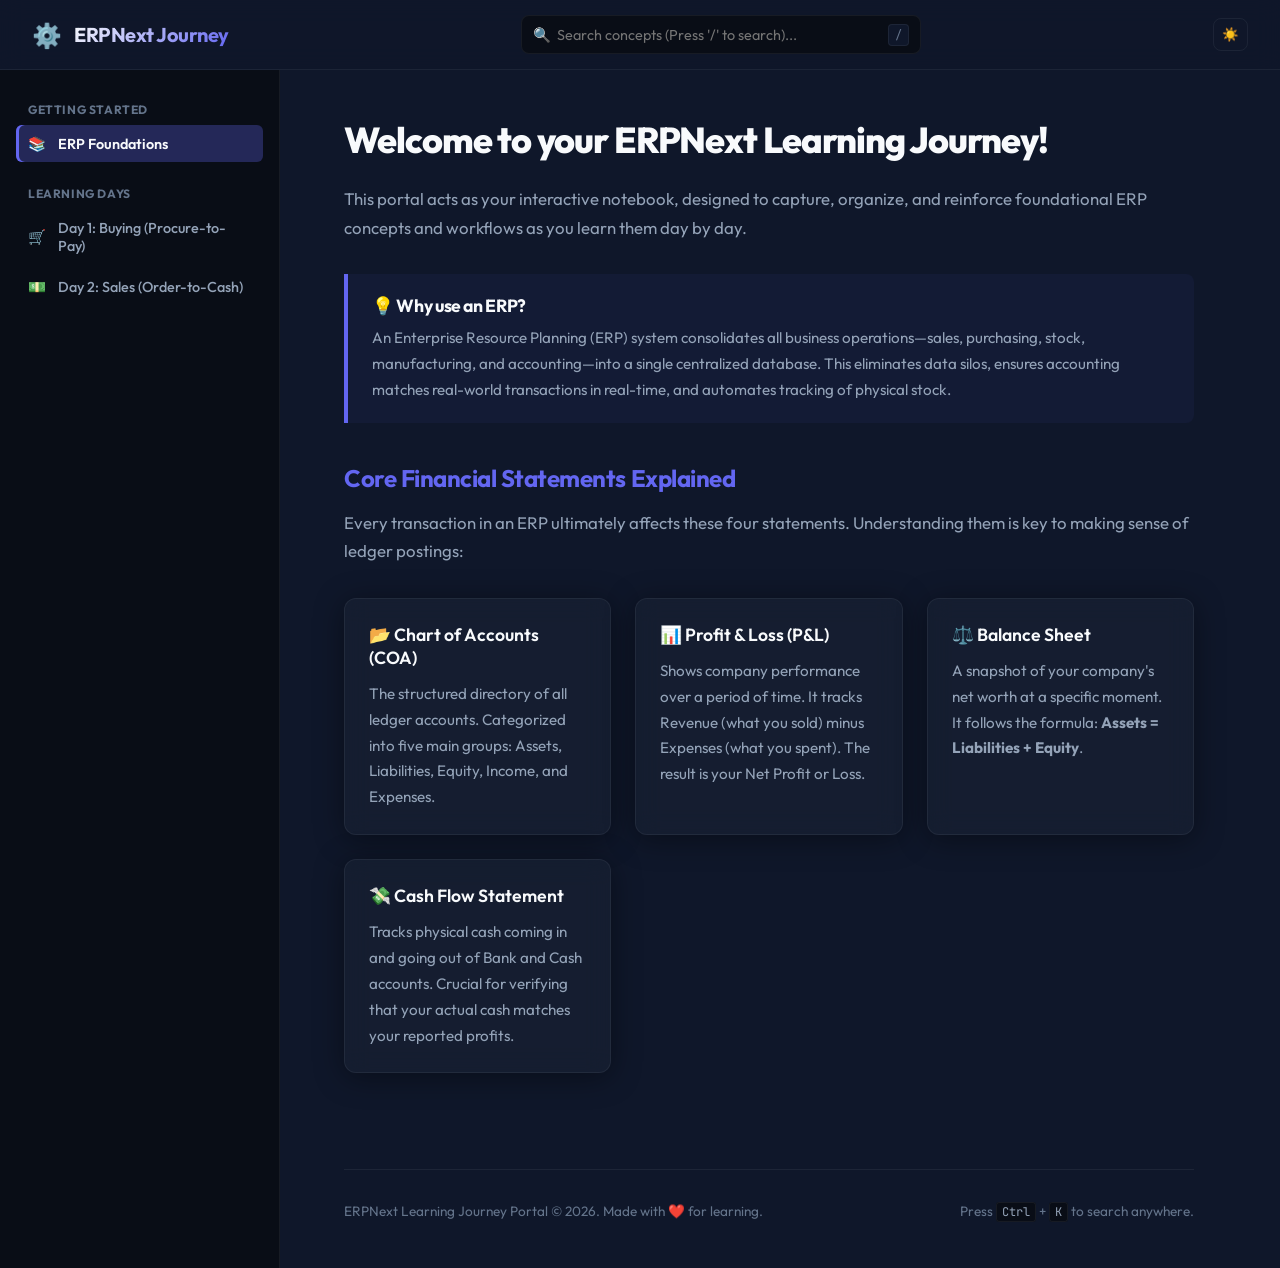
==== index.html @ 85c0361c "feat: setup ERPNext learning documentation portal with Day 1 & Day 2 notes" ====
<!DOCTYPE html>
<html lang="en" data-theme="dark">
<head>
  <meta charset="UTF-8">
  <meta name="viewport" content="width=device-width, initial-scale=1.0">
  <title>ERPNext Learning Journey Portal</title>
  <!-- Google Fonts -->
  <link rel="preconnect" href="https://fonts.googleapis.com">
  <link rel="preconnect" href="https://fonts.gstatic.com" crossorigin>
  <link href="https://fonts.googleapis.com/css2?family=Outfit:wght@300;400;500;600;700;800&family=JetBrains+Mono:wght@400;500&display=swap" rel="stylesheet">
  <!-- Stylesheet -->
  <link rel="stylesheet" href="styles.css">
</head>
<body>

  <!-- App Container -->
  <div class="app-layout">
    
    <!-- Top Navigation Bar -->
    <header class="navbar">
      <div class="nav-brand">
        <span class="logo-icon">⚙️</span>
        <h1>ERPNext Journey</h1>
      </div>
      
      <!-- Search Input -->
      <div class="search-container">
        <span class="search-icon">🔍</span>
        <input type="text" id="search-input" placeholder="Search concepts (Press '/' to search)..." autocomplete="off">
        <kbd class="shortcut">/</kbd>
      </div>
      
      <!-- Theme Switcher -->
      <div class="nav-actions">
        <button id="theme-toggle" class="theme-btn" title="Toggle Theme">
          <span class="icon-sun">☀️</span>
          <span class="icon-moon">🌙</span>
        </button>
      </div>
      
      <!-- Mobile Sidebar Toggle -->
      <button id="mobile-toggle" class="mobile-toggle-btn">
        <span class="hamburger"></span>
      </button>
    </header>

    <!-- Sidebar Navigation -->
    <aside class="sidebar" id="sidebar">
      <nav class="sidebar-nav" id="sidebar-nav">
        <!-- Sidebar links will be dynamically populated from docsData by app.js -->
      </nav>
    </aside>

    <!-- Main Content Container -->
    <main class="content-wrapper" id="content-wrapper">
      <article class="content-body" id="content-body">
        <!-- Content will be dynamically rendered here based on active page -->
      </article>
      
      <!-- Footer -->
      <footer class="content-footer">
        <p>ERPNext Learning Journey Portal &copy; 2026. Made with ❤️ for learning.</p>
        <p class="small">Press <kbd>Ctrl</kbd> + <kbd>K</kbd> to search anywhere.</p>
      </footer>
    </main>
  </div>

  <!-- Documentation Content Script -->
  <script src="docs-content.js"></script>
  <!-- Application Logic Script -->
  <script src="app.js"></script>
</body>
</html>
---- styles.css ----
/* ERPNext Learning Portal Design System */

:root {
  /* Fonts */
  --font-sans: 'Outfit', -apple-system, BlinkMacSystemFont, "Segoe UI", Roboto, sans-serif;
  --font-mono: 'JetBrains Mono', monospace;

  /* Transitions */
  --transition-fast: 0.2s cubic-bezier(0.4, 0, 0.2, 1);
  --transition-normal: 0.3s cubic-bezier(0.4, 0, 0.2, 1);
}

/* Dark Theme Variables (Default) */
[data-theme="dark"] {
  --bg-app: #0f172a; /* Slate 900 */
  --bg-sidebar: #090d16;
  --bg-card: rgba(30, 41, 59, 0.4); /* Slate 800 with transparency */
  --bg-navbar: rgba(15, 23, 42, 0.8);
  --border-color: rgba(255, 255, 255, 0.06);
  --border-glow: rgba(99, 102, 241, 0.15); /* Indigo glow */
  
  --text-primary: #f8fafc; /* Slate 50 */
  --text-secondary: #94a3b8; /* Slate 400 */
  --text-muted: #64748b; /* Slate 500 */
  
  --accent-color: #6366f1; /* Indigo 500 */
  --accent-glow: rgba(99, 102, 241, 0.3);
  --success-color: #10b981; /* Emerald 500 */
  --warning-color: #f59e0b; /* Amber 500 */
  --error-color: #ef4444; /* Red 500 */

  --card-shadow: 0 4px 30px rgba(0, 0, 0, 0.4);
  --glass-blur: blur(12px);
}

/* Light Theme Variables */
[data-theme="light"] {
  --bg-app: #f8fafc; /* Slate 50 */
  --bg-sidebar: #f1f5f9; /* Slate 100 */
  --bg-card: rgba(255, 255, 255, 0.8);
  --bg-navbar: rgba(248, 250, 252, 0.8);
  --border-color: rgba(0, 0, 0, 0.08);
  --border-glow: rgba(79, 70, 229, 0.08);
  
  --text-primary: #0f172a; /* Slate 900 */
  --text-secondary: #475569; /* Slate 600 */
  --text-muted: #64748b; /* Slate 500 */
  
  --accent-color: #4f46e5; /* Indigo 600 */
  --accent-glow: rgba(79, 70, 229, 0.15);
  --success-color: #059669; /* Emerald 600 */
  --warning-color: #d97706; /* Amber 600 */
  --error-color: #dc2626; /* Red 600 */

  --card-shadow: 0 10px 30px rgba(0, 0, 0, 0.03);
  --glass-blur: blur(8px);
}

/* Base Styles */
* {
  box-sizing: border-box;
  margin: 0;
  padding: 0;
}

body {
  font-family: var(--font-sans);
  background-color: var(--bg-app);
  color: var(--text-primary);
  min-height: 100vh;
  overflow-x: hidden;
  transition: background-color var(--transition-normal), color var(--transition-normal);
}

/* Layout */
.app-layout {
  display: grid;
  grid-template-columns: 280px 1fr;
  grid-template-rows: 70px 1fr;
  grid-template-areas: 
    "navbar navbar"
    "sidebar main";
  min-height: 100vh;
}

/* Navbar */
.navbar {
  grid-area: navbar;
  display: flex;
  align-items: center;
  justify-content: space-between;
  padding: 0 2rem;
  background-color: var(--bg-navbar);
  border-bottom: 1px solid var(--border-color);
  backdrop-filter: var(--glass-blur);
  position: sticky;
  top: 0;
  z-index: 100;
  transition: background-color var(--transition-normal), border-color var(--transition-normal);
}

.nav-brand {
  display: flex;
  align-items: center;
  gap: 0.75rem;
}

.logo-icon {
  font-size: 1.5rem;
  animation: rotateGear 15s linear infinite;
}

@keyframes rotateGear {
  from { transform: rotate(0deg); }
  to { transform: rotate(360deg); }
}

.nav-brand h1 {
  font-size: 1.25rem;
  font-weight: 700;
  letter-spacing: -0.025em;
  background: linear-gradient(135deg, var(--text-primary), var(--accent-color));
  -webkit-background-clip: text;
  -webkit-text-fill-color: transparent;
}

/* Search Bar */
.search-container {
  position: relative;
  display: flex;
  align-items: center;
  width: 400px;
  max-width: 100%;
}

.search-icon {
  position: absolute;
  left: 12px;
  color: var(--text-muted);
  font-size: 0.9rem;
}

#search-input {
  width: 100%;
  padding: 0.6rem 2.8rem 0.6rem 2.2rem;
  background-color: var(--bg-sidebar);
  border: 1px solid var(--border-color);
  border-radius: 8px;
  color: var(--text-primary);
  font-family: var(--font-sans);
  font-size: 0.9rem;
  transition: all var(--transition-fast);
}

#search-input:focus {
  outline: none;
  border-color: var(--accent-color);
  box-shadow: 0 0 0 3px var(--accent-glow);
}

.shortcut {
  position: absolute;
  right: 12px;
  background-color: var(--bg-app);
  border: 1px solid var(--border-color);
  color: var(--text-muted);
  font-size: 0.75rem;
  padding: 2px 6px;
  border-radius: 4px;
  font-family: var(--font-mono);
}

/* Theme Toggle Button */
.theme-btn {
  background: none;
  border: 1px solid var(--border-color);
  color: var(--text-primary);
  padding: 0.5rem;
  border-radius: 8px;
  cursor: pointer;
  display: flex;
  align-items: center;
  justify-content: center;
  transition: all var(--transition-fast);
}

.theme-btn:hover {
  background-color: var(--bg-sidebar);
  border-color: var(--accent-color);
}

[data-theme="dark"] .icon-sun { display: block; }
[data-theme="dark"] .icon-moon { display: none; }
[data-theme="light"] .icon-sun { display: none; }
[data-theme="light"] .icon-moon { display: block; }

/* Sidebar */
.sidebar {
  grid-area: sidebar;
  background-color: var(--bg-sidebar);
  border-right: 1px solid var(--border-color);
  padding: 2rem 1rem;
  overflow-y: auto;
  transition: all var(--transition-normal);
}

.sidebar-nav {
  display: flex;
  flex-direction: column;
  gap: 1.5rem;
}

.nav-group-title {
  font-size: 0.75rem;
  font-weight: 700;
  text-transform: uppercase;
  color: var(--text-muted);
  letter-spacing: 0.05em;
  margin-bottom: 0.5rem;
  padding-left: 0.75rem;
}

.nav-list {
  list-style: none;
  display: flex;
  flex-direction: column;
  gap: 0.25rem;
}

.nav-link {
  display: flex;
  align-items: center;
  gap: 0.75rem;
  padding: 0.6rem 0.75rem;
  color: var(--text-secondary);
  text-decoration: none;
  font-size: 0.9rem;
  font-weight: 500;
  border-radius: 6px;
  cursor: pointer;
  transition: all var(--transition-fast);
}

.nav-link:hover {
  color: var(--text-primary);
  background-color: rgba(99, 102, 241, 0.05);
}

.nav-link.active {
  color: var(--text-primary);
  background-color: var(--accent-glow);
  box-shadow: inset 3px 0 0 0 var(--accent-color);
  font-weight: 600;
}

/* Content Area */
.content-wrapper {
  grid-area: main;
  padding: 3rem 4rem;
  overflow-y: auto;
  display: flex;
  flex-direction: column;
  gap: 4rem;
}

.content-body {
  max-width: 850px;
  width: 100%;
  animation: fadeIn 0.4s ease-out;
}

@keyframes fadeIn {
  from { opacity: 0; transform: translateY(10px); }
  to { opacity: 1; transform: translateY(0); }
}

/* Content Typography */
.content-body h2 {
  font-size: 2.25rem;
  font-weight: 800;
  letter-spacing: -0.03em;
  margin-bottom: 1.5rem;
  line-height: 1.2;
}

.content-body h3 {
  font-size: 1.5rem;
  font-weight: 700;
  letter-spacing: -0.02em;
  margin-top: 2.5rem;
  margin-bottom: 1rem;
  color: var(--accent-color);
}

.content-body h4 {
  font-size: 1.1rem;
  font-weight: 600;
  margin-top: 1.5rem;
  margin-bottom: 0.5rem;
}

.content-body p {
  font-size: 1.05rem;
  line-height: 1.7;
  color: var(--text-secondary);
  margin-bottom: 1.25rem;
}

.content-body ul, .content-body ol {
  margin-left: 1.5rem;
  margin-bottom: 1.5rem;
  color: var(--text-secondary);
}

.content-body li {
  margin-bottom: 0.5rem;
  line-height: 1.6;
}

.content-body li strong {
  color: var(--text-primary);
}

/* Grid layout for Cards */
.grid-card {
  display: grid;
  grid-template-columns: repeat(auto-fit, minmax(250px, 1fr));
  gap: 1.5rem;
  margin: 2rem 0;
}

.card {
  background: var(--bg-card);
  border: 1px solid var(--border-color);
  padding: 1.5rem;
  border-radius: 12px;
  box-shadow: var(--card-shadow);
  backdrop-filter: var(--glass-blur);
  transition: transform var(--transition-fast), border-color var(--transition-fast);
}

.card:hover {
  transform: translateY(-4px);
  border-color: var(--accent-color);
  box-shadow: 0 10px 20px rgba(0, 0, 0, 0.1), var(--border-glow);
}

.card h4 {
  margin-top: 0;
  margin-bottom: 0.75rem;
  color: var(--text-primary);
  font-size: 1.1rem;
}

.card p {
  font-size: 0.95rem;
  margin-bottom: 0;
}

/* Callouts (Banners) */
.callout {
  padding: 1.25rem 1.5rem;
  border-left: 4px solid var(--accent-color);
  background-color: var(--bg-sidebar);
  border-radius: 0 8px 8px 0;
  margin: 2rem 0;
}

.callout h3 {
  margin-top: 0;
  margin-bottom: 0.5rem;
  font-size: 1.1rem;
  font-weight: 700;
  color: var(--text-primary);
}

.callout p {
  margin-bottom: 0;
  font-size: 0.95rem;
}

.callout.note {
  border-left-color: var(--accent-color);
  background-color: rgba(99, 102, 241, 0.05);
}

.callout.warning {
  border-left-color: var(--warning-color);
  background-color: rgba(245, 158, 11, 0.05);
}

/* Workflows & Steps */
.workflow-container {
  display: flex;
  flex-direction: column;
  gap: 1.5rem;
  margin: 2.5rem 0;
  border-left: 2px dashed var(--border-color);
  padding-left: 1.75rem;
  margin-left: 0.75rem;
}

.workflow-step {
  position: relative;
}

.workflow-step::before {
  content: "";
  position: absolute;
  left: calc(-1.75rem - 6px);
  top: 6px;
  width: 10px;
  height: 10px;
  border-radius: 50%;
  background-color: var(--bg-app);
  border: 2px solid var(--text-muted);
}

.workflow-step.highlight::before {
  border-color: var(--accent-color);
  background-color: var(--accent-color);
  box-shadow: 0 0 8px var(--accent-color);
}

.badge {
  display: inline-block;
  font-size: 0.75rem;
  font-weight: 700;
  text-transform: uppercase;
  padding: 3px 8px;
  border-radius: 4px;
  letter-spacing: 0.05em;
  margin-bottom: 0.5rem;
}

.badge.request { background-color: rgba(99, 102, 241, 0.15); color: #818cf8; }
.badge.rfq { background-color: rgba(16, 185, 129, 0.15); color: #34d399; }
.badge.quotation { background-color: rgba(245, 158, 11, 0.15); color: #fbbf24; }
.badge.po { background-color: rgba(239, 68, 68, 0.15); color: #f87171; }
.badge.grn { background-color: rgba(6, 182, 212, 0.15); color: #22d3ee; }
.badge.invoice { background-color: rgba(168, 85, 247, 0.15); color: #c084fc; }
.badge.payment { background-color: rgba(236, 72, 153, 0.15); color: #f472b6; }

/* Ledger Postings / Tables */
.ledger-box {
  background-color: var(--bg-sidebar);
  border: 1px solid var(--border-color);
  border-radius: 8px;
  padding: 1.25rem;
  margin-top: 0.75rem;
  box-shadow: var(--card-shadow);
}

.ledger-box strong {
  display: block;
  font-size: 0.85rem;
  color: var(--text-muted);
  text-transform: uppercase;
  letter-spacing: 0.05em;
  margin-bottom: 0.75rem;
}

.ledger-box table {
  width: 100%;
  border-collapse: collapse;
  font-family: var(--font-mono);
  font-size: 0.85rem;
  margin-bottom: 0.75rem;
}

.ledger-box th, .ledger-box td {
  padding: 0.6rem 0.75rem;
  text-align: left;
  border-bottom: 1px solid var(--border-color);
}

.ledger-box th {
  font-weight: 600;
  color: var(--text-muted);
}

.ledger-box tr.dr td:first-child {
  color: var(--success-color);
  padding-left: 0.75rem;
}

.ledger-box tr.cr td:first-child {
  color: var(--text-primary);
  padding-left: 2rem; /* Indented for Credit */
}

.ledger-box tr td:nth-child(2), .ledger-box tr td:nth-child(3) {
  text-align: right;
}

.ledger-box .description {
  font-size: 0.85rem;
  font-family: var(--font-sans);
  color: var(--text-muted);
  margin-bottom: 0;
  font-style: italic;
}

/* Footer & Keyboard Shortcuts */
.content-footer {
  max-width: 850px;
  width: 100%;
  border-top: 1px solid var(--border-color);
  padding-top: 2rem;
  display: flex;
  align-items: center;
  justify-content: space-between;
  color: var(--text-muted);
  font-size: 0.85rem;
}

.content-footer kbd {
  background-color: var(--bg-sidebar);
  border: 1px solid var(--border-color);
  color: var(--text-secondary);
  font-size: 0.75rem;
  padding: 1px 5px;
  border-radius: 3px;
  font-family: var(--font-mono);
}

/* Mobile Sidebar Toggle Button */
.mobile-toggle-btn {
  display: none;
  background: none;
  border: none;
  cursor: pointer;
  padding: 0.5rem;
  z-index: 110;
}

.hamburger {
  display: block;
  width: 24px;
  height: 2px;
  background-color: var(--text-primary);
  position: relative;
  transition: background-color var(--transition-fast);
}

.hamburger::before, .hamburger::after {
  content: "";
  position: absolute;
  width: 24px;
  height: 2px;
  background-color: var(--text-primary);
  transition: transform var(--transition-fast);
}

.hamburger::before { top: -6px; }
.hamburger::after { bottom: -6px; }

/* Responsive Adjustments */
@media (max-width: 1024px) {
  .app-layout {
    grid-template-columns: 1fr;
    grid-template-areas: 
      "navbar"
      "main";
  }
  
  .sidebar {
    position: fixed;
    top: 70px;
    left: -280px;
    width: 280px;
    height: calc(100vh - 70px);
    z-index: 99;
    box-shadow: 10px 0 30px rgba(0, 0, 0, 0.1);
  }
  
  .sidebar.open {
    left: 0;
  }
  
  .mobile-toggle-btn {
    display: block;
  }
  
  /* Hamburger Open State animation */
  .sidebar.open ~ .navbar .hamburger {
    background-color: transparent;
  }
  .sidebar.open ~ .navbar .hamburger::before {
    transform: translateY(6px) rotate(45deg);
  }
  .sidebar.open ~ .navbar .hamburger::after {
    transform: translateY(-6px) rotate(-45deg);
  }
  
  .content-wrapper {
    padding: 2rem;
  }
}

@media (max-width: 768px) {
  .search-container {
    width: 180px;
  }
  
  .shortcut {
    display: none;
  }
  
  .content-footer {
    flex-direction: column;
    gap: 1rem;
    align-items: flex-start;
  }
}
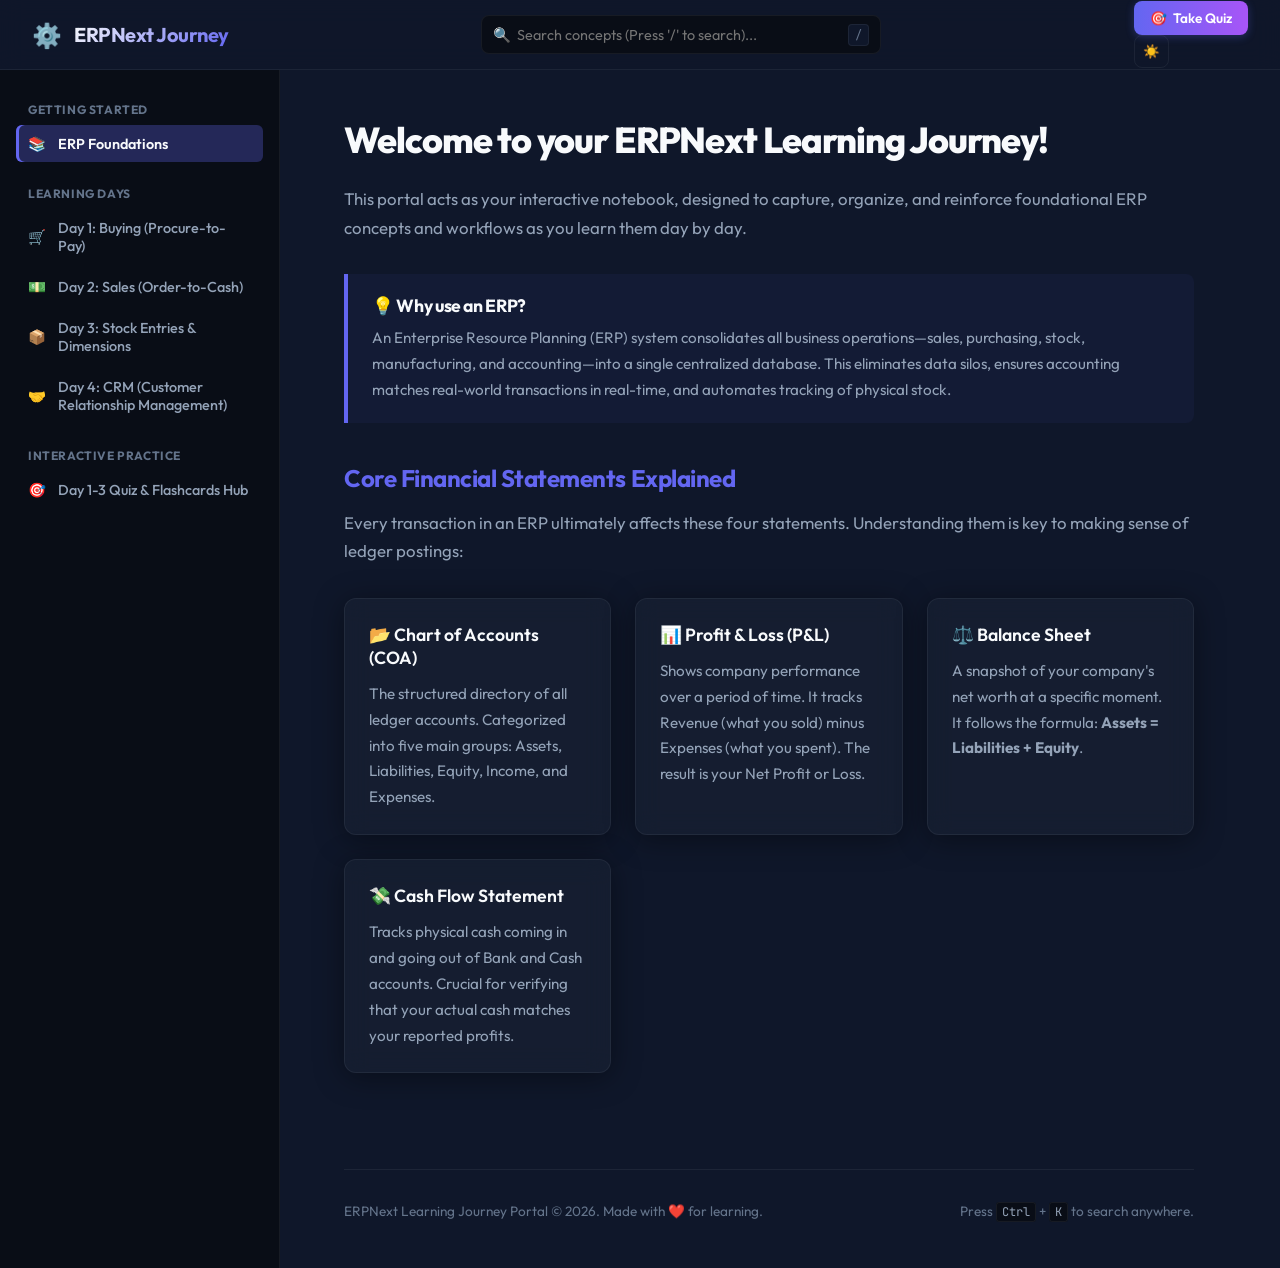
==== commit 6af9ea5b: "Quiz Feature" ====
--- a/index.html
+++ b/index.html
@@ -30,8 +30,11 @@
         <kbd class="shortcut">/</kbd>
       </div>
       
-      <!-- Theme Switcher -->
+      <!-- Theme Switcher & Quiz Link -->
       <div class="nav-actions">
+        <a href="quizNow.html" class="quiz-nav-btn" style="background: linear-gradient(90deg, #6366f1, #a855f7); color: white; padding: 0.5rem 1rem; border-radius: 8px; font-weight: 600; font-size: 0.85rem; text-decoration: none; display: flex; align-items: center; gap: 0.4rem; box-shadow: 0 2px 8px rgba(99,102,241,0.3); transition: transform 0.2s ease;" onmouseover="this.style.transform='scale(1.05)'" onmouseout="this.style.transform='scale(1)'">
+          <span>🎯</span> Take Quiz
+        </a>
         <button id="theme-toggle" class="theme-btn" title="Toggle Theme">
           <span class="icon-sun">☀️</span>
           <span class="icon-moon">🌙</span>
--- a/styles.css
+++ b/styles.css
@@ -613,3 +613,303 @@
     align-items: flex-start;
   }
 }
+
+/* Search Highlights & Live Results styling */
+.search-highlight {
+  background-color: var(--accent-glow);
+  color: var(--text-primary);
+  border-radius: 4px;
+  padding: 0 4px;
+  font-weight: 600;
+  box-shadow: 0 0 8px var(--accent-glow);
+}
+
+.search-result-item {
+  transition: all var(--transition-fast);
+}
+
+.search-result-item:hover {
+  border-color: var(--accent-color);
+  transform: translateY(-2px);
+}
+
+/* ==========================================
+   INTERACTIVE STOCK SIMULATOR STYLES
+   ========================================== */
+
+.simulator-layout {
+  display: grid;
+  grid-template-columns: 1fr 1.3fr;
+  gap: 2rem;
+  margin-top: 1.5rem;
+}
+
+@media (max-width: 900px) {
+  .simulator-layout {
+    grid-template-columns: 1fr;
+  }
+}
+
+.sim-panel {
+  background: var(--bg-card);
+  border: 1px solid var(--border-color);
+  border-radius: 12px;
+  padding: 1.5rem;
+  box-shadow: var(--card-shadow);
+  backdrop-filter: var(--glass-blur);
+  margin-bottom: 1.5rem;
+}
+
+.sim-panel-title {
+  font-size: 1.1rem;
+  font-weight: 700;
+  margin-bottom: 1.25rem;
+  color: var(--text-primary);
+  border-bottom: 1px solid var(--border-color);
+  padding-bottom: 0.5rem;
+  display: flex;
+  justify-content: space-between;
+  align-items: center;
+}
+
+.form-group {
+  margin-bottom: 1.25rem;
+}
+
+.form-group label {
+  display: block;
+  font-size: 0.85rem;
+  font-weight: 600;
+  color: var(--text-secondary);
+  margin-bottom: 0.5rem;
+}
+
+.form-control {
+  width: 100%;
+  padding: 0.65rem 0.75rem;
+  background-color: rgba(9, 13, 22, 0.4);
+  border: 1px solid var(--border-color);
+  border-radius: 6px;
+  color: var(--text-primary);
+  font-family: var(--font-sans);
+  font-size: 0.9rem;
+  transition: all var(--transition-fast);
+}
+
+.form-control:focus {
+  outline: none;
+  border-color: var(--accent-color);
+  box-shadow: 0 0 0 3px var(--accent-glow);
+}
+
+.btn-primary {
+  width: 100%;
+  padding: 0.75rem;
+  background: linear-gradient(135deg, var(--accent-color), #4f46e5);
+  border: none;
+  border-radius: 8px;
+  color: #ffffff;
+  font-weight: 600;
+  font-size: 0.95rem;
+  cursor: pointer;
+  transition: all var(--transition-fast);
+  display: flex;
+  justify-content: center;
+  align-items: center;
+  gap: 0.5rem;
+}
+
+.btn-primary:hover {
+  filter: brightness(1.1);
+  transform: translateY(-1px);
+  box-shadow: 0 4px 12px var(--accent-glow);
+}
+
+.btn-secondary {
+  padding: 0.35rem 0.75rem;
+  background: transparent;
+  border: 1px solid var(--border-color);
+  border-radius: 6px;
+  color: var(--text-secondary);
+  font-size: 0.8rem;
+  cursor: pointer;
+  transition: all var(--transition-fast);
+}
+
+.btn-secondary:hover {
+  background: var(--bg-sidebar);
+  color: var(--text-primary);
+}
+
+/* Warehouse grid visualizer */
+.warehouse-visual-grid {
+  display: grid;
+  grid-template-columns: repeat(3, 1fr);
+  gap: 1rem;
+  margin-bottom: 1.5rem;
+}
+
+@media (max-width: 500px) {
+  .warehouse-visual-grid {
+    grid-template-columns: 1fr;
+  }
+}
+
+.warehouse-card {
+  background: rgba(15, 23, 42, 0.4);
+  border: 1px solid var(--border-color);
+  border-radius: 8px;
+  padding: 1rem;
+  text-align: center;
+  position: relative;
+  transition: all var(--transition-normal);
+}
+
+.warehouse-card.active-transfer-source {
+  border-color: var(--error-color);
+  box-shadow: 0 0 10px rgba(239, 68, 68, 0.15);
+}
+
+.warehouse-card.active-transfer-target {
+  border-color: var(--success-color);
+  box-shadow: 0 0 10px rgba(16, 185, 129, 0.15);
+}
+
+.warehouse-card h5 {
+  font-size: 0.85rem;
+  color: var(--text-secondary);
+  margin-bottom: 0.5rem;
+}
+
+.warehouse-card .qty-badge {
+  font-size: 1.75rem;
+  font-weight: 700;
+  color: var(--text-primary);
+  margin-bottom: 0.25rem;
+}
+
+.warehouse-card .val-label {
+  font-size: 0.75rem;
+  color: var(--text-muted);
+}
+
+.dimension-exp-grid {
+  display: grid;
+  grid-template-columns: repeat(3, 1fr);
+  gap: 1rem;
+  margin-bottom: 1.5rem;
+}
+
+.dimension-exp-card {
+  background: rgba(99, 102, 241, 0.03);
+  border: 1px solid var(--border-color);
+  border-radius: 8px;
+  padding: 0.75rem;
+  text-align: center;
+}
+
+.dimension-exp-card h5 {
+  font-size: 0.75rem;
+  color: var(--text-muted);
+  text-transform: uppercase;
+  margin-bottom: 0.25rem;
+}
+
+.dimension-exp-card .val {
+  font-size: 1.1rem;
+  font-weight: 600;
+  color: var(--accent-color);
+}
+
+/* Ledger tabs & layout */
+.ledger-tabs {
+  display: flex;
+  gap: 0.5rem;
+  margin-bottom: 1rem;
+  border-bottom: 1px solid var(--border-color);
+  padding-bottom: 0.5rem;
+}
+
+.ledger-tab-btn {
+  background: none;
+  border: none;
+  color: var(--text-muted);
+  font-size: 0.85rem;
+  font-weight: 600;
+  cursor: pointer;
+  padding: 0.3rem 0.6rem;
+  border-bottom: 2px solid transparent;
+  transition: all var(--transition-fast);
+}
+
+.ledger-tab-btn.active {
+  color: var(--accent-color);
+  border-bottom-color: var(--accent-color);
+}
+
+.log-list {
+  max-height: 220px;
+  overflow-y: auto;
+  font-family: var(--font-mono);
+  font-size: 0.8rem;
+  display: flex;
+  flex-direction: column;
+  gap: 0.5rem;
+}
+
+.log-item {
+  padding: 0.4rem 0.6rem;
+  background: rgba(0, 0, 0, 0.15);
+  border-radius: 4px;
+  border-left: 3px solid var(--text-muted);
+}
+
+.log-item.success { border-left-color: var(--success-color); }
+.log-item.error { border-left-color: var(--error-color); }
+.log-item.warning { border-left-color: var(--warning-color); }
+
+.gl-table-container {
+  overflow-x: auto;
+}
+
+.gl-table {
+  width: 100%;
+  border-collapse: collapse;
+  font-family: var(--font-mono);
+  font-size: 0.8rem;
+}
+
+.gl-table th, .gl-table td {
+  padding: 0.5rem;
+  text-align: left;
+  border-bottom: 1px solid var(--border-color);
+}
+
+.gl-table th {
+  color: var(--text-muted);
+  font-weight: 600;
+}
+
+.gl-table tr.dr td:first-child {
+  color: var(--success-color);
+  padding-left: 0.5rem;
+}
+
+.gl-table tr.cr td:first-child {
+  padding-left: 1.5rem;
+  color: var(--text-primary);
+}
+
+.gl-table tr.dr td:nth-child(2), .gl-table tr.cr td:nth-child(3) {
+  font-weight: 600;
+}
+
+/* Flash animation */
+@keyframes flashGreen {
+  0% { background-color: rgba(16, 185, 129, 0.25); }
+  100% { background-color: transparent; }
+}
+
+.flash-green {
+  animation: flashGreen 0.8s ease-out;
+}
